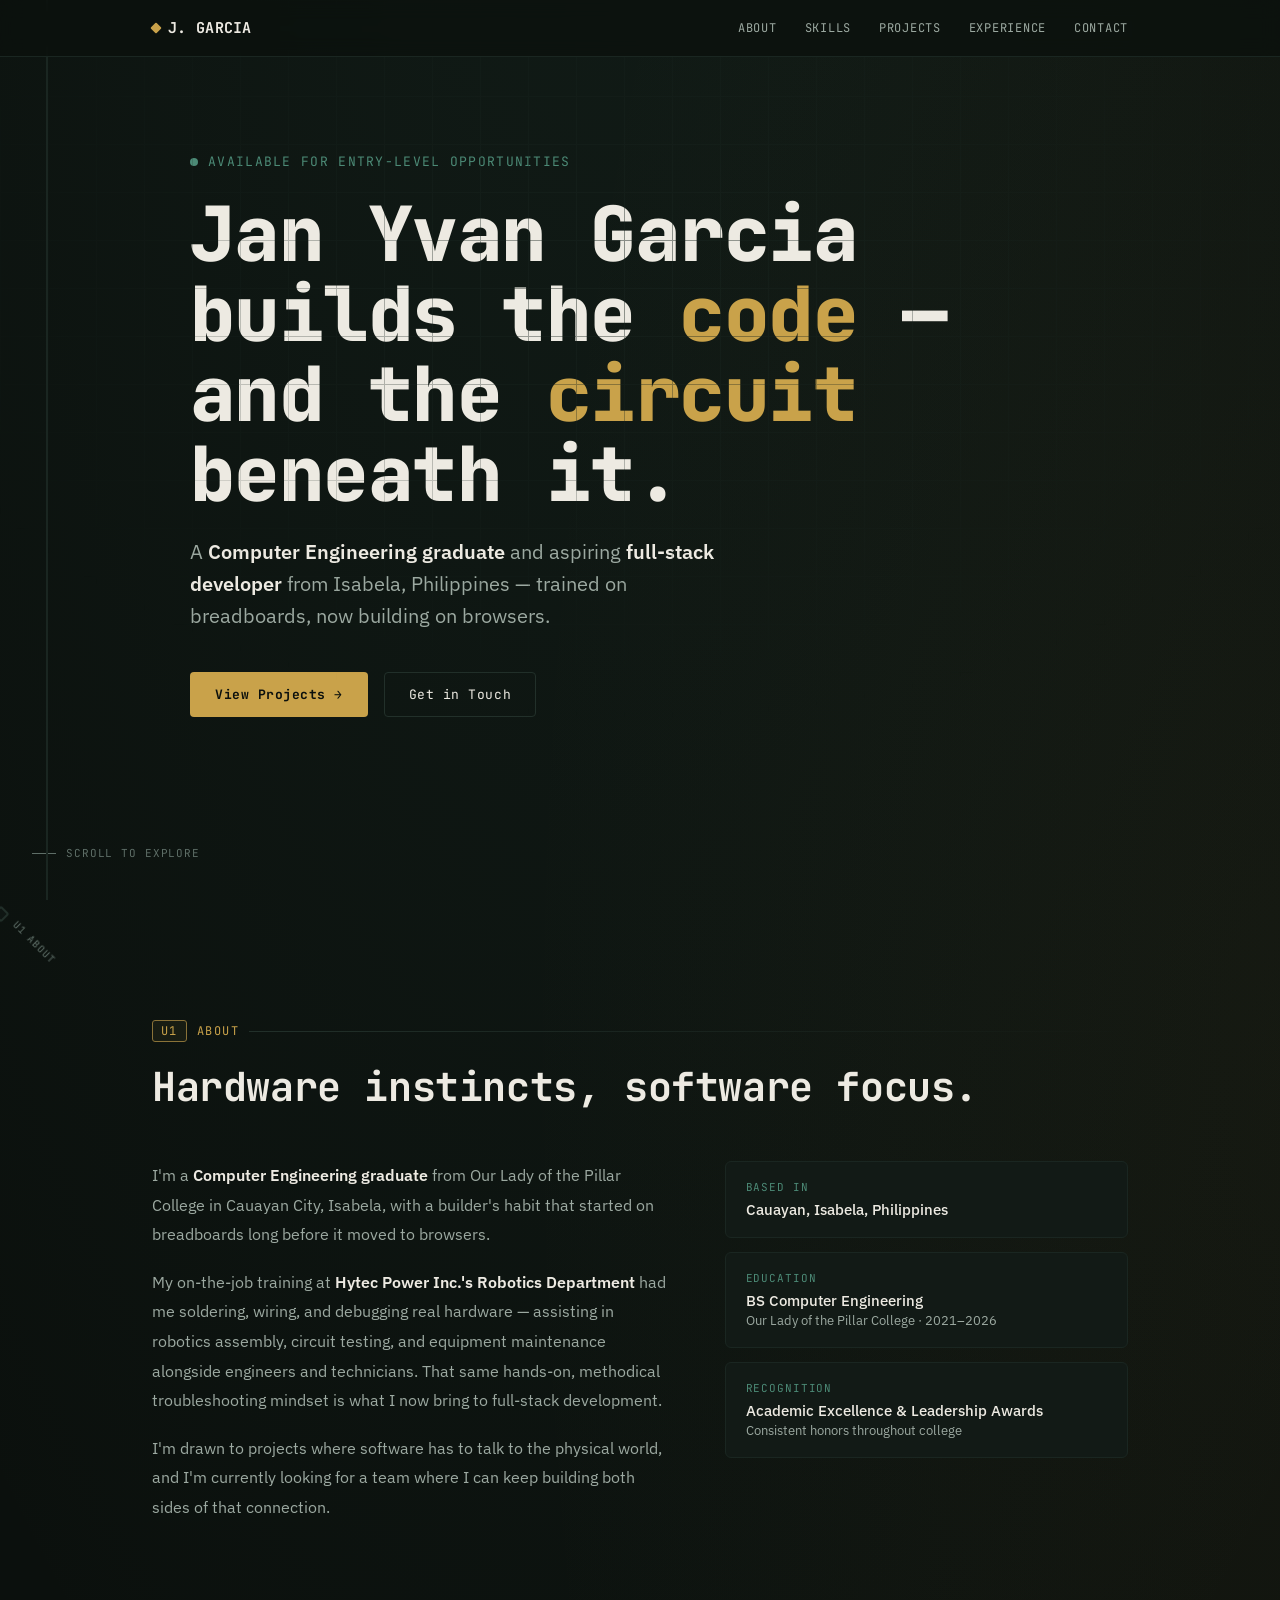
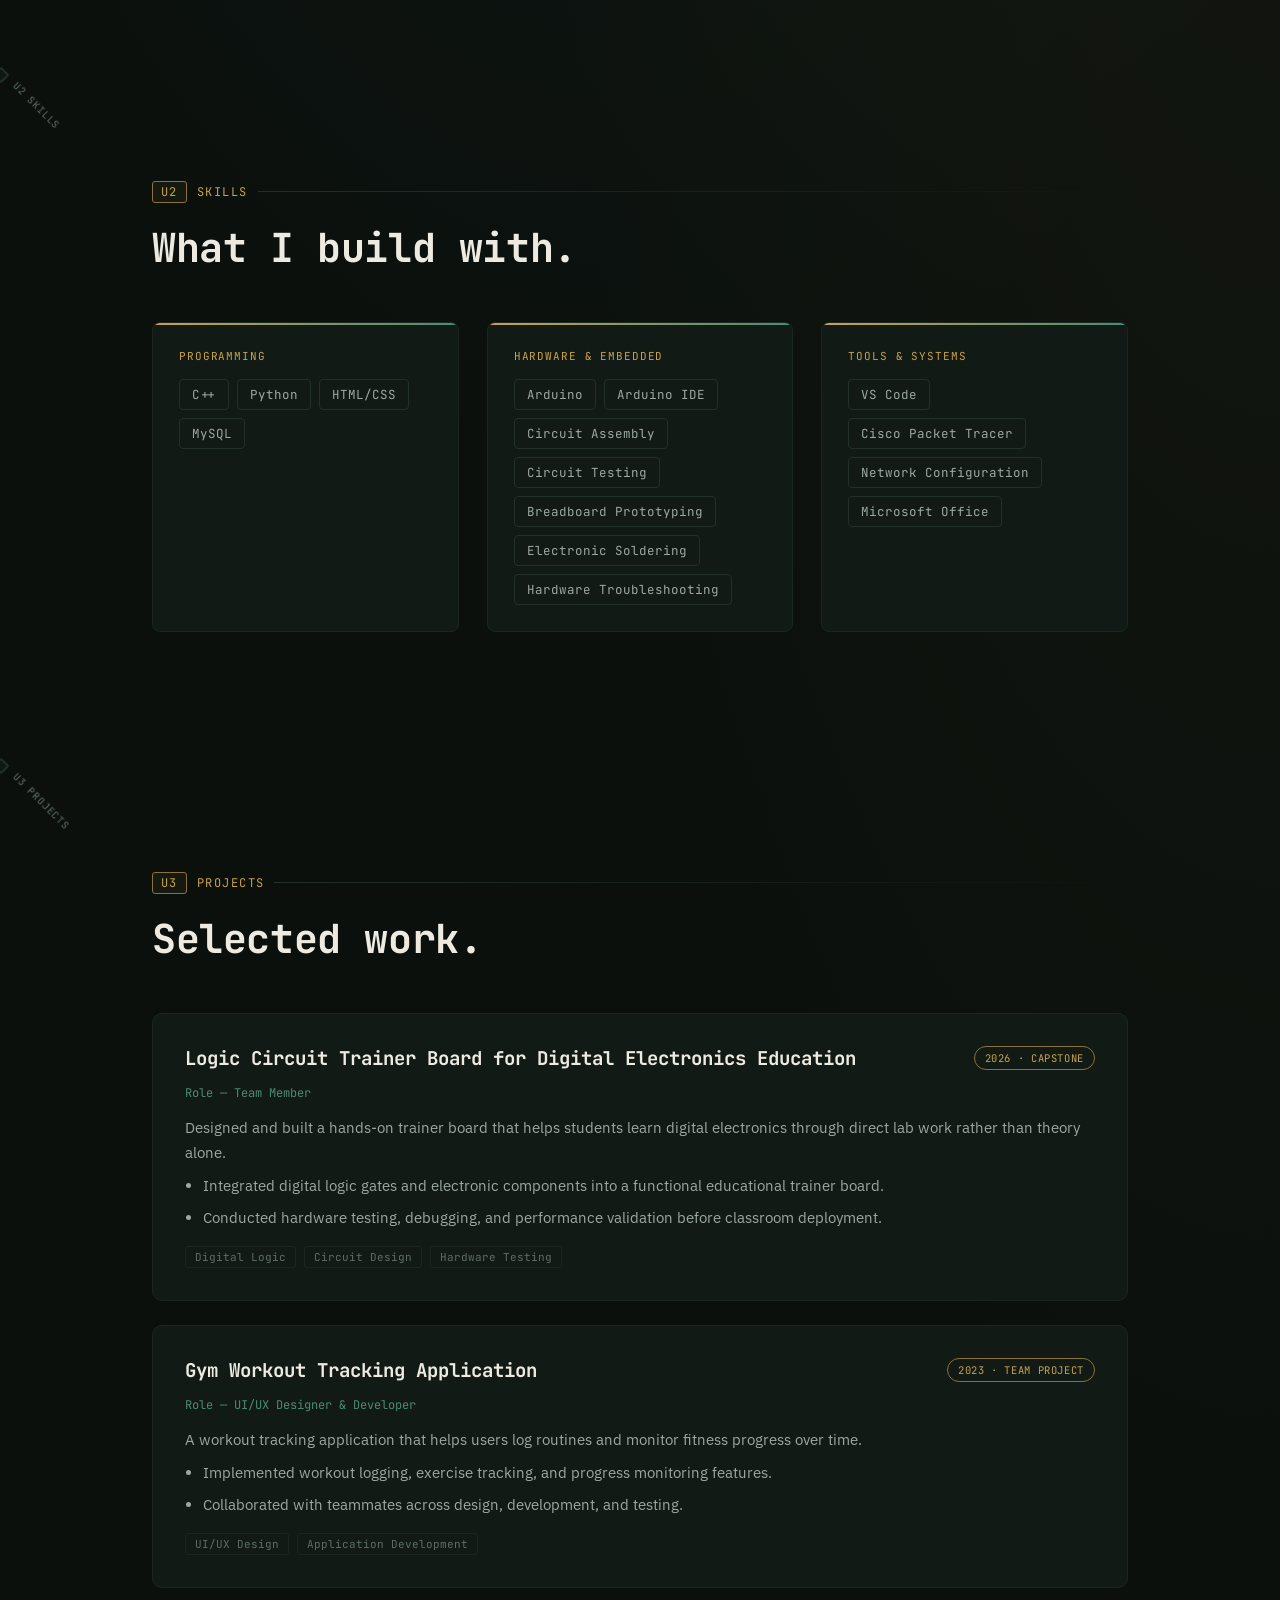
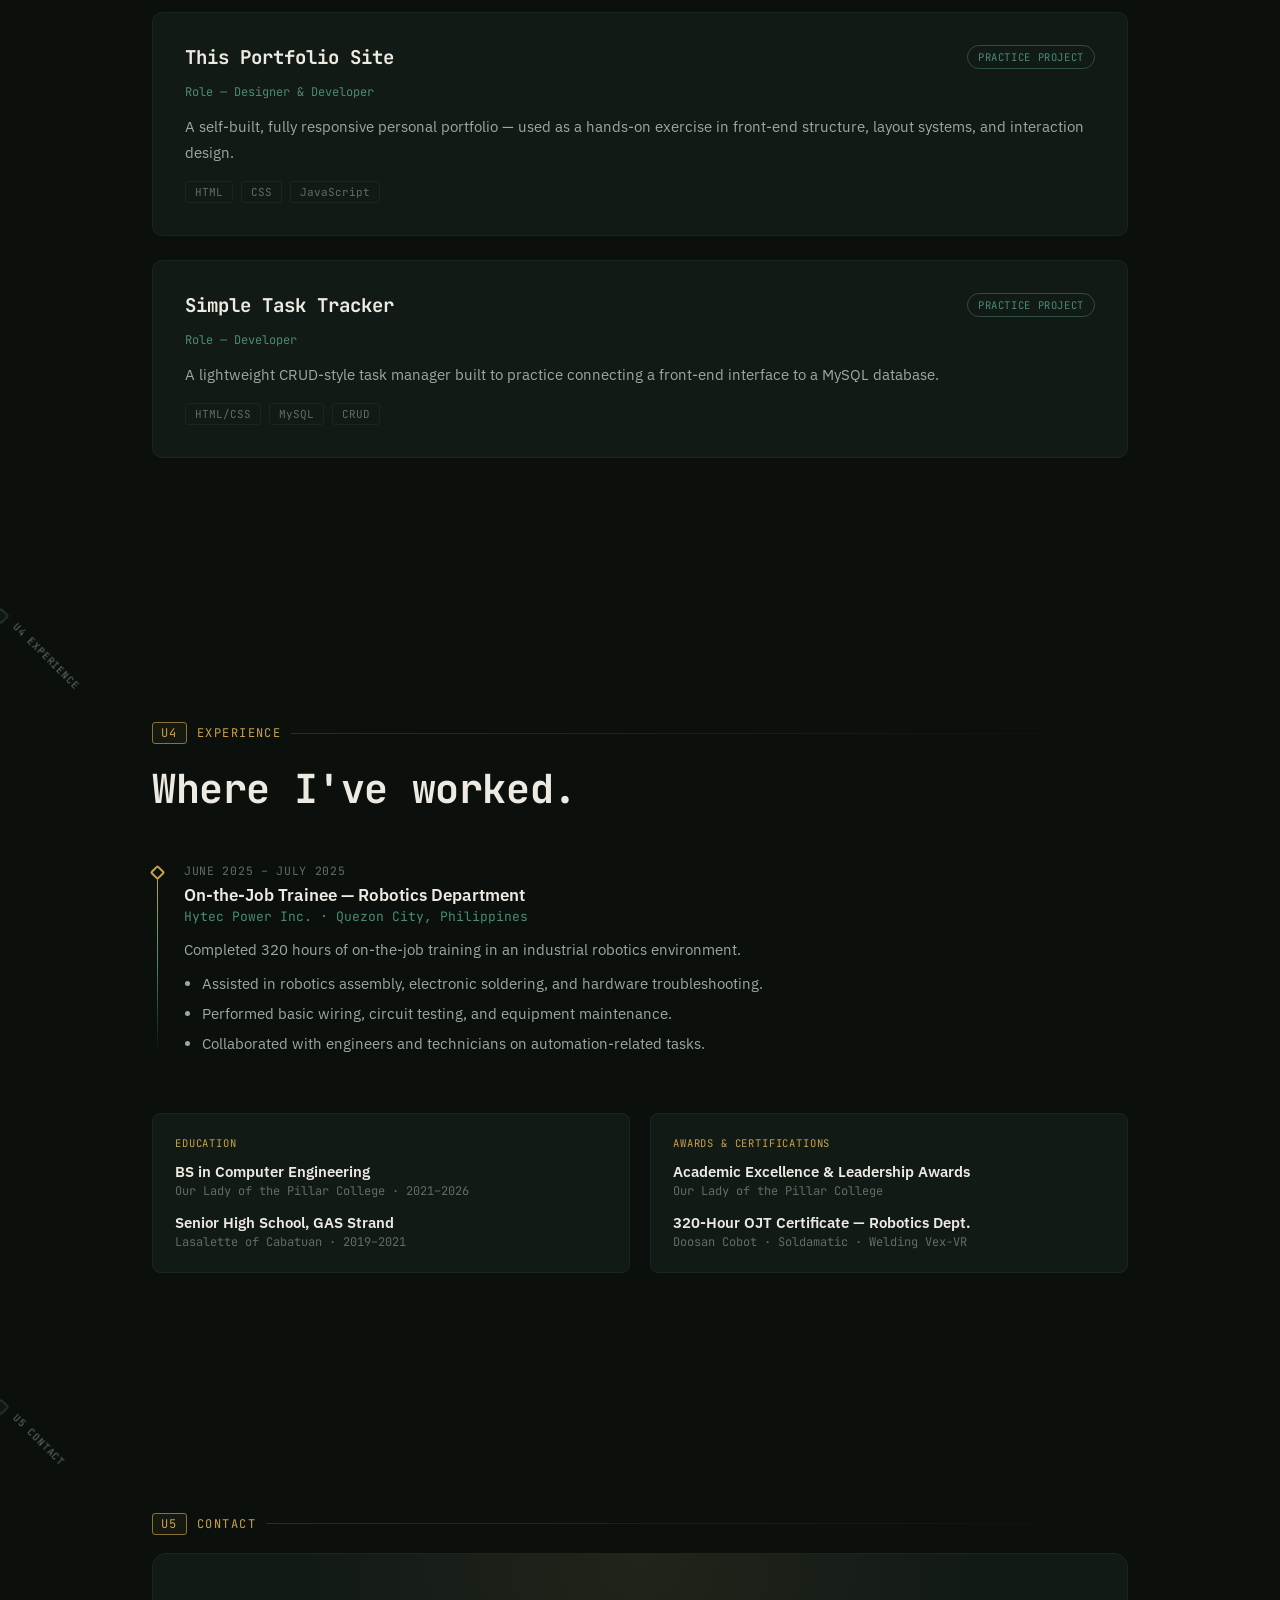
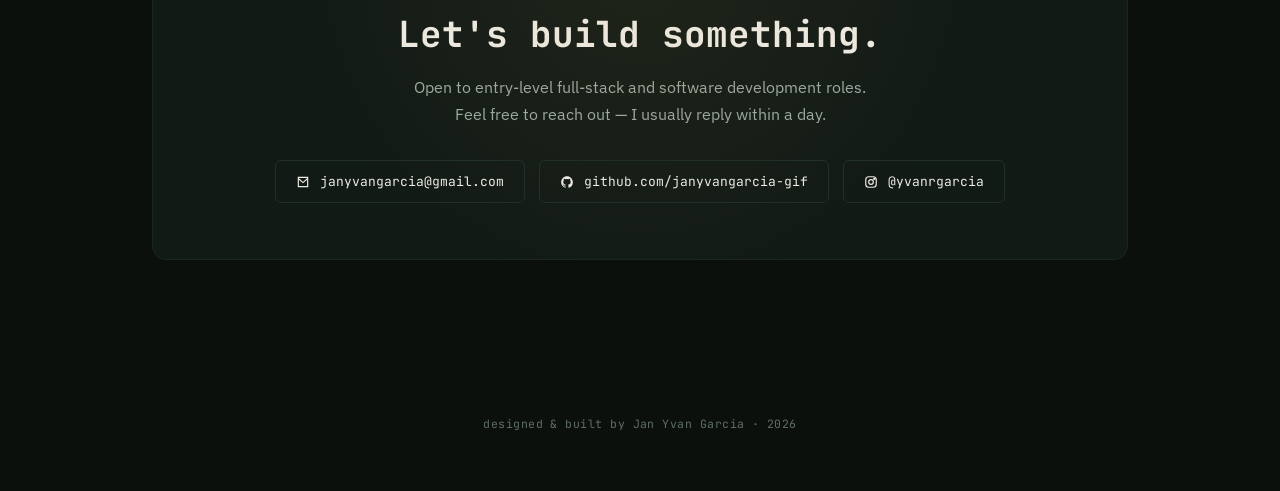
==== portfolio.html @ a0cf7c4c "Add files via upload" ====
<!DOCTYPE html>
<html lang="en">
<head>
<meta charset="UTF-8">
<meta name="viewport" content="width=device-width, initial-scale=1.0">
<title>Jan Yvan Garcia — Full-Stack Developer</title>
<link rel="preconnect" href="https://fonts.googleapis.com">
<link href="https://fonts.googleapis.com/css2?family=JetBrains+Mono:wght@400;500;600;700;800&family=IBM+Plex+Sans:wght@400;500;600;700&display=swap" rel="stylesheet">
<style>
  :root{
    --bg: #0B100D;
    --bg-2: #0F1613;
    --panel: #121A16;
    --panel-2: #17211C;
    --border: #22302A;
    --border-soft: #1A2621;
    --text: #EDEAE2;
    --text-dim: #9CA9A1;
    --text-faint: #5E6E67;
    --gold: #C9A24A;
    --gold-dim: #8A7238;
    --teal: #4C8A76;
    --teal-dim: #2E4F44;
    --mono: 'JetBrains Mono', monospace;
    --sans: 'IBM Plex Sans', sans-serif;
  }

  *{margin:0;padding:0;box-sizing:border-box;}
  html{scroll-behavior:smooth;}

  body{
    background: var(--bg);
    color: var(--text);
    font-family: var(--sans);
    overflow-x:hidden;
    background-image:
      radial-gradient(ellipse 80% 50% at 50% -10%, rgba(76,138,118,0.10), transparent),
      radial-gradient(ellipse 60% 40% at 100% 20%, rgba(201,162,74,0.05), transparent);
  }

  ::selection{ background: var(--gold); color: #0B100D; }

  a{ color: inherit; text-decoration:none; }

  /* ---------- utility ---------- */
  .wrap{ max-width: 1040px; margin:0 auto; padding: 0 32px; }
  .eyebrow{
    font-family: var(--mono);
    font-size: 12px;
    letter-spacing: 0.12em;
    text-transform: uppercase;
    color: var(--gold);
    display:flex;
    align-items:center;
    gap:10px;
    margin-bottom: 18px;
  }
  .eyebrow .tag{
    border:1px solid var(--gold-dim);
    padding: 2px 8px;
    border-radius: 3px;
    color: var(--gold);
    background: rgba(201,162,74,0.06);
  }
  .eyebrow::after{
    content:"";
    flex:1;
    height:1px;
    background: linear-gradient(90deg, var(--border), transparent);
  }
  section{ position:relative; padding: 120px 0; }
  h2.section-title{
    font-family: var(--mono);
    font-weight:700;
    font-size: clamp(28px, 4vw, 40px);
    letter-spacing:-0.01em;
    margin-bottom: 48px;
    color: var(--text);
  }

  .reveal{ opacity:0; transform: translateY(24px); transition: opacity .7s ease, transform .7s ease; }
  .reveal.in{ opacity:1; transform: translateY(0); }

  /* ---------- PCB trace rail (signature element) ---------- */
  .rail{
    position: fixed;
    left: 46px;
    top:0;
    bottom:0;
    width: 2px;
    z-index: 5;
    display:none;
  }
  .rail-line{
    position:absolute;
    left:0; top:0;
    width:2px; height:100%;
    background: var(--border-soft);
  }
  .rail-fill{
    position:absolute;
    left:0; top:0;
    width:2px; height:0%;
    background: linear-gradient(180deg, var(--gold), var(--teal));
    transition: height .15s linear;
  }
  .rail-node{
    position:absolute;
    left: -5px;
    width: 12px; height: 12px;
    border-radius: 2px;
    background: var(--bg-2);
    border: 2px solid var(--border);
    transform: rotate(45deg);
    transition: all .3s ease;
  }
  .rail-node.active{
    border-color: var(--gold);
    background: var(--gold);
    box-shadow: 0 0 12px rgba(201,162,74,0.6);
  }
  .rail-label{
    position:absolute;
    left: 20px;
    top:-6px;
    font-family: var(--mono);
    font-size: 10px;
    letter-spacing:.08em;
    color: var(--text-faint);
    white-space:nowrap;
    text-transform:uppercase;
    transition: color .3s ease;
  }
  .rail-node.active + .rail-label, .rail-label.active{ color: var(--gold); }

  @media(min-width:1180px){ .rail{ display:block; } }

  /* ---------- nav ---------- */
  header{
    position: fixed;
    top:0; left:0; right:0;
    z-index: 50;
    backdrop-filter: blur(10px);
    background: rgba(11,16,13,0.75);
    border-bottom: 1px solid var(--border-soft);
  }
  nav{
    max-width:1040px; margin:0 auto; padding: 18px 32px;
    display:flex; align-items:center; justify-content:space-between;
  }
  .logo{
    font-family: var(--mono);
    font-weight:700;
    font-size:15px;
    letter-spacing:.02em;
    display:flex; align-items:center; gap:8px;
  }
  .logo .dot{ width:8px; height:8px; background: var(--gold); border-radius:1px; transform:rotate(45deg); }
  .navlinks{ display:flex; gap: 28px; font-family: var(--mono); font-size:12px; letter-spacing:.06em; text-transform:uppercase; }
  .navlinks a{ color: var(--text-dim); transition: color .2s ease; position:relative; }
  .navlinks a:hover{ color: var(--gold); }
  .navlinks{ display:none; }
  @media(min-width:720px){ .navlinks{ display:flex; } }

  /* ---------- hero ---------- */
  .hero{
    min-height: 100vh;
    display:flex;
    flex-direction:column;
    justify-content:center;
    padding-top: 90px;
    position:relative;
  }
  .hero-grid{
    position:absolute; inset:0;
    background-image:
      linear-gradient(var(--border-soft) 1px, transparent 1px),
      linear-gradient(90deg, var(--border-soft) 1px, transparent 1px);
    background-size: 48px 48px;
    mask-image: radial-gradient(ellipse 60% 50% at 50% 30%, black, transparent);
    opacity:.5;
  }
  .hero-kicker{
    font-family: var(--mono);
    font-size:13px;
    color: var(--teal);
    letter-spacing:.1em;
    text-transform:uppercase;
    margin-bottom:24px;
    display:flex; align-items:center; gap:10px;
  }
  .hero-kicker .blink{
    width:8px;height:8px;background:var(--teal);border-radius:50%;
    animation: blink 1.6s infinite;
  }
  @keyframes blink{ 0%,100%{opacity:1;} 50%{opacity:.2;} }

  h1{
    font-family: var(--mono);
    font-weight: 800;
    font-size: clamp(40px, 7vw, 76px);
    line-height: 1.05;
    letter-spacing:-0.02em;
    max-width: 900px;
  }
  h1 .accent{ color: var(--gold); }
  .hero-role{
    font-family: var(--sans);
    font-size: clamp(16px, 2vw, 20px);
    color: var(--text-dim);
    margin-top: 22px;
    max-width: 560px;
    line-height:1.6;
  }
  .hero-role strong{ color:var(--text); font-weight:600; }

  .hero-cta{ display:flex; gap:16px; margin-top:40px; flex-wrap:wrap; }
  .btn{
    font-family: var(--mono);
    font-size: 13px;
    letter-spacing:.04em;
    padding: 13px 24px;
    border-radius: 4px;
    display:inline-flex; align-items:center; gap:8px;
    transition: all .2s ease;
    border: 1px solid transparent;
  }
  .btn-primary{ background: var(--gold); color:#0B100D; font-weight:700; }
  .btn-primary:hover{ background:#DDB65A; transform: translateY(-2px); }
  .btn-ghost{ border-color: var(--border); color: var(--text); }
  .btn-ghost:hover{ border-color: var(--teal); color: var(--teal); transform: translateY(-2px); }

  .hero-scroll{
    position:absolute; bottom: 40px; left:0;
    font-family:var(--mono); font-size:11px; color:var(--text-faint);
    display:flex; align-items:center; gap:10px; letter-spacing:.08em; text-transform:uppercase;
  }
  .hero-scroll::before{ content:""; width:24px; height:1px; background: var(--text-faint); }

  /* ---------- about ---------- */
  .about-grid{ display:grid; grid-template-columns: 1fr; gap: 48px; }
  @media(min-width:800px){ .about-grid{ grid-template-columns: 1.3fr 1fr; } }
  .about-text p{ font-size:16px; line-height:1.85; color: var(--text-dim); margin-bottom:18px; }
  .about-text p strong{ color:var(--text); font-weight:600; }

  .stat-card{
    background: var(--panel);
    border: 1px solid var(--border-soft);
    border-radius: 6px;
    padding: 18px 20px;
    margin-bottom:14px;
  }
  .stat-card .k{ font-family:var(--mono); font-size:11px; color: var(--teal); text-transform:uppercase; letter-spacing:.08em; margin-bottom:6px; }
  .stat-card .v{ font-size:15px; color:var(--text); font-weight:500; }
  .stat-card .v span{ color: var(--text-dim); font-weight:400; font-size:13px; display:block; margin-top:2px; }

  /* ---------- skills ---------- */
  .skill-cats{ display:grid; grid-template-columns: 1fr; gap: 28px; }
  @media(min-width:760px){ .skill-cats{ grid-template-columns: repeat(3, 1fr); } }
  .skill-cat{
    background: var(--panel);
    border:1px solid var(--border-soft);
    border-radius: 8px;
    padding: 26px;
    position:relative;
    overflow:hidden;
  }
  .skill-cat::before{
    content:"";
    position:absolute; top:0; left:0; right:0; height:2px;
    background: linear-gradient(90deg, var(--gold), var(--teal));
  }
  .skill-cat .cat-label{
    font-family: var(--mono); font-size:11px; color: var(--gold);
    text-transform:uppercase; letter-spacing:.08em; margin-bottom:16px;
  }
  .skill-list{ display:flex; flex-wrap:wrap; gap:8px; }
  .skill-pill{
    font-family: var(--mono); font-size:12.5px;
    padding: 6px 12px;
    border:1px solid var(--border);
    border-radius: 4px;
    color: var(--text-dim);
    transition: all .2s ease;
  }
  .skill-pill:hover{ border-color: var(--teal); color: var(--text); background: rgba(76,138,118,0.08); }

  /* ---------- projects ---------- */
  .project-card{
    background: var(--panel);
    border:1px solid var(--border-soft);
    border-radius: 10px;
    padding: 32px;
    margin-bottom: 24px;
    transition: border-color .25s ease, transform .25s ease;
  }
  .project-card:hover{ border-color: var(--gold-dim); transform: translateY(-3px); }
  .project-top{ display:flex; justify-content:space-between; align-items:flex-start; gap:16px; flex-wrap:wrap; margin-bottom:14px; }
  .project-title{ font-family: var(--mono); font-size:19px; font-weight:700; color: var(--text); }
  .project-meta{ display:flex; gap:10px; align-items:center; }
  .badge{
    font-family: var(--mono); font-size:10.5px; text-transform:uppercase; letter-spacing:.06em;
    padding: 4px 10px; border-radius:20px; border:1px solid var(--border);
    color: var(--text-faint);
  }
  .badge.capstone{ color: var(--gold); border-color: var(--gold-dim); }
  .badge.practice{ color: var(--teal); border-color: var(--teal-dim); }
  .project-role{ font-family: var(--mono); font-size:12px; color: var(--teal); margin-bottom:14px; }
  .project-desc{ color: var(--text-dim); line-height:1.75; font-size:14.5px; margin-bottom: 16px; }
  .project-desc ul{ padding-left: 18px; margin-top:8px; }
  .project-desc li{ margin-bottom:6px; }
  .project-tech{ display:flex; flex-wrap:wrap; gap:8px; }
  .tech-tag{ font-family:var(--mono); font-size:11px; color:var(--text-faint); border:1px solid var(--border-soft); padding:3px 9px; border-radius:3px; }

  /* ---------- experience / timeline ---------- */
  .timeline{ position:relative; padding-left: 32px; }
  .timeline::before{
    content:""; position:absolute; left:5px; top:6px; bottom:6px; width:1px;
    background: linear-gradient(180deg, var(--gold), var(--teal), transparent);
  }
  .tl-item{ position:relative; margin-bottom: 44px; }
  .tl-item:last-child{ margin-bottom:0; }
  .tl-dot{
    position:absolute; left:-32px; top: 4px;
    width:11px; height:11px; border-radius:2px; transform:rotate(45deg);
    background: var(--bg); border: 2px solid var(--gold);
  }
  .tl-period{ font-family: var(--mono); font-size:11.5px; color: var(--text-faint); text-transform:uppercase; letter-spacing:.06em; margin-bottom:6px; }
  .tl-role{ font-size:17px; font-weight:600; color: var(--text); margin-bottom:2px; }
  .tl-org{ font-family: var(--mono); font-size:13px; color: var(--teal); margin-bottom:12px; }
  .tl-desc{ color: var(--text-dim); font-size:14.5px; line-height:1.75; }
  .tl-desc ul{ padding-left:18px; margin-top:8px; }
  .tl-desc li{ margin-bottom:5px; }

  /* ---------- education & awards ---------- */
  .edu-grid{ display:grid; grid-template-columns:1fr; gap:20px; margin-top:56px; }
  @media(min-width:760px){ .edu-grid{ grid-template-columns: 1fr 1fr; } }
  .mini-card{ background:var(--panel); border:1px solid var(--border-soft); border-radius:8px; padding:22px; }
  .mini-card .mc-label{ font-family:var(--mono); font-size:10.5px; color:var(--gold); text-transform:uppercase; letter-spacing:.08em; margin-bottom:12px; }
  .mini-card .mc-item{ margin-bottom:14px; }
  .mini-card .mc-item:last-child{ margin-bottom:0; }
  .mini-card .mc-title{ font-size:14.5px; font-weight:600; color:var(--text); }
  .mini-card .mc-sub{ font-family:var(--mono); font-size:12px; color:var(--text-faint); margin-top:2px; }

  /* ---------- contact ---------- */
  .contact-panel{
    background: var(--panel);
    border: 1px solid var(--border-soft);
    border-radius: 14px;
    padding: 56px 40px;
    text-align:center;
    position:relative;
    overflow:hidden;
  }
  .contact-panel::before{
    content:"";
    position:absolute; inset:0;
    background: radial-gradient(circle at 50% 0%, rgba(201,162,74,0.08), transparent 60%);
  }
  .contact-panel h2{
    font-family: var(--mono); font-weight:700;
    font-size: clamp(26px,4vw,36px);
    margin-bottom:16px;
  }
  .contact-panel p{ color: var(--text-dim); max-width:480px; margin:0 auto 32px; line-height:1.7; }
  .contact-links{ display:flex; flex-wrap:wrap; gap:14px; justify-content:center; position:relative; z-index:1; }
  .clink{
    font-family: var(--mono); font-size:13px;
    border: 1px solid var(--border);
    padding: 12px 20px; border-radius:6px;
    display:flex; align-items:center; gap:10px;
    transition: all .2s ease;
    color: var(--text);
  }
  .clink:hover{ border-color: var(--gold); color: var(--gold); transform: translateY(-2px); }
  .clink .ico{ width:14px; height:14px; }

  footer{
    padding: 36px 0 60px;
    text-align:center;
    font-family: var(--mono);
    font-size: 11.5px;
    color: var(--text-faint);
    letter-spacing:.04em;
  }

  @media(max-width:600px){
    section{ padding: 80px 0; }
    .wrap{ padding: 0 22px; }
    .project-card, .contact-panel{ padding: 24px; }
  }
</style>
</head>
<body>

<div class="rail" id="rail">
  <div class="rail-line"></div>
  <div class="rail-fill" id="railFill"></div>
</div>

<header>
  <nav>
    <div class="logo"><span class="dot"></span>J. GARCIA</div>
    <div class="navlinks">
      <a href="#about">About</a>
      <a href="#skills">Skills</a>
      <a href="#projects">Projects</a>
      <a href="#experience">Experience</a>
      <a href="#contact">Contact</a>
    </div>
  </nav>
</header>

<section class="hero">
  <div class="hero-grid"></div>
  <div class="wrap">
    <div class="hero-kicker"><span class="blink"></span>Available for entry-level opportunities</div>
    <h1>Jan Yvan Garcia<br>builds the <span class="accent">code</span> — and the <span class="accent">circuit</span> beneath it.</h1>
    <p class="hero-role">A <strong>Computer Engineering graduate</strong> and aspiring <strong>full-stack developer</strong> from Isabela, Philippines — trained on breadboards, now building on browsers.</p>
    <div class="hero-cta">
      <a href="#projects" class="btn btn-primary">View Projects →</a>
      <a href="mailto:janyvangarcia@gmail.com" class="btn btn-ghost">Get in Touch</a>
    </div>
  </div>
  <div class="wrap hero-scroll">Scroll to explore</div>
</section>

<section id="about">
  <div class="wrap">
    <div class="eyebrow"><span class="tag">U1</span>About</div>
    <h2 class="section-title reveal">Hardware instincts, software focus.</h2>
    <div class="about-grid">
      <div class="about-text reveal">
        <p>I'm a <strong>Computer Engineering graduate</strong> from Our Lady of the Pillar College in Cauayan City, Isabela, with a builder's habit that started on breadboards long before it moved to browsers.</p>
        <p>My on-the-job training at <strong>Hytec Power Inc.'s Robotics Department</strong> had me soldering, wiring, and debugging real hardware — assisting in robotics assembly, circuit testing, and equipment maintenance alongside engineers and technicians. That same hands-on, methodical troubleshooting mindset is what I now bring to full-stack development.</p>
        <p>I'm drawn to projects where software has to talk to the physical world, and I'm currently looking for a team where I can keep building both sides of that connection.</p>
      </div>
      <div class="reveal">
        <div class="stat-card">
          <div class="k">Based in</div>
          <div class="v">Cauayan, Isabela, Philippines</div>
        </div>
        <div class="stat-card">
          <div class="k">Education</div>
          <div class="v">BS Computer Engineering <span>Our Lady of the Pillar College · 2021–2026</span></div>
        </div>
        <div class="stat-card">
          <div class="k">Recognition</div>
          <div class="v">Academic Excellence & Leadership Awards <span>Consistent honors throughout college</span></div>
        </div>
      </div>
    </div>
  </div>
</section>

<section id="skills">
  <div class="wrap">
    <div class="eyebrow"><span class="tag">U2</span>Skills</div>
    <h2 class="section-title reveal">What I build with.</h2>
    <div class="skill-cats reveal">
      <div class="skill-cat">
        <div class="cat-label">Programming</div>
        <div class="skill-list">
          <span class="skill-pill">C++</span>
          <span class="skill-pill">Python</span>
          <span class="skill-pill">HTML/CSS</span>
          <span class="skill-pill">MySQL</span>
        </div>
      </div>
      <div class="skill-cat">
        <div class="cat-label">Hardware & Embedded</div>
        <div class="skill-list">
          <span class="skill-pill">Arduino</span>
          <span class="skill-pill">Arduino IDE</span>
          <span class="skill-pill">Circuit Assembly</span>
          <span class="skill-pill">Circuit Testing</span>
          <span class="skill-pill">Breadboard Prototyping</span>
          <span class="skill-pill">Electronic Soldering</span>
          <span class="skill-pill">Hardware Troubleshooting</span>
        </div>
      </div>
      <div class="skill-cat">
        <div class="cat-label">Tools & Systems</div>
        <div class="skill-list">
          <span class="skill-pill">VS Code</span>
          <span class="skill-pill">Cisco Packet Tracer</span>
          <span class="skill-pill">Network Configuration</span>
          <span class="skill-pill">Microsoft Office</span>
        </div>
      </div>
    </div>
  </div>
</section>

<section id="projects">
  <div class="wrap">
    <div class="eyebrow"><span class="tag">U3</span>Projects</div>
    <h2 class="section-title reveal">Selected work.</h2>

    <div class="project-card reveal">
      <div class="project-top">
        <div class="project-title">Logic Circuit Trainer Board for Digital Electronics Education</div>
        <div class="project-meta"><span class="badge capstone">2026 · Capstone</span></div>
      </div>
      <div class="project-role">Role — Team Member</div>
      <div class="project-desc">
        Designed and built a hands-on trainer board that helps students learn digital electronics through direct lab work rather than theory alone.
        <ul>
          <li>Integrated digital logic gates and electronic components into a functional educational trainer board.</li>
          <li>Conducted hardware testing, debugging, and performance validation before classroom deployment.</li>
        </ul>
      </div>
      <div class="project-tech">
        <span class="tech-tag">Digital Logic</span>
        <span class="tech-tag">Circuit Design</span>
        <span class="tech-tag">Hardware Testing</span>
      </div>
    </div>

    <div class="project-card reveal">
      <div class="project-top">
        <div class="project-title">Gym Workout Tracking Application</div>
        <div class="project-meta"><span class="badge capstone">2023 · Team Project</span></div>
      </div>
      <div class="project-role">Role — UI/UX Designer & Developer</div>
      <div class="project-desc">
        A workout tracking application that helps users log routines and monitor fitness progress over time.
        <ul>
          <li>Implemented workout logging, exercise tracking, and progress monitoring features.</li>
          <li>Collaborated with teammates across design, development, and testing.</li>
        </ul>
      </div>
      <div class="project-tech">
        <span class="tech-tag">UI/UX Design</span>
        <span class="tech-tag">Application Development</span>
      </div>
    </div>

    <div class="project-card reveal">
      <div class="project-top">
        <div class="project-title">This Portfolio Site</div>
        <div class="project-meta"><span class="badge practice">Practice Project</span></div>
      </div>
      <div class="project-role">Role — Designer & Developer</div>
      <div class="project-desc">
        A self-built, fully responsive personal portfolio — used as a hands-on exercise in front-end structure, layout systems, and interaction design.
      </div>
      <div class="project-tech">
        <span class="tech-tag">HTML</span>
        <span class="tech-tag">CSS</span>
        <span class="tech-tag">JavaScript</span>
      </div>
    </div>

    <div class="project-card reveal">
      <div class="project-top">
        <div class="project-title">Simple Task Tracker</div>
        <div class="project-meta"><span class="badge practice">Practice Project</span></div>
      </div>
      <div class="project-role">Role — Developer</div>
      <div class="project-desc">
        A lightweight CRUD-style task manager built to practice connecting a front-end interface to a MySQL database.
      </div>
      <div class="project-tech">
        <span class="tech-tag">HTML/CSS</span>
        <span class="tech-tag">MySQL</span>
        <span class="tech-tag">CRUD</span>
      </div>
    </div>
  </div>
</section>

<section id="experience">
  <div class="wrap">
    <div class="eyebrow"><span class="tag">U4</span>Experience</div>
    <h2 class="section-title reveal">Where I've worked.</h2>
    <div class="timeline reveal">
      <div class="tl-item">
        <div class="tl-dot"></div>
        <div class="tl-period">June 2025 – July 2025</div>
        <div class="tl-role">On-the-Job Trainee — Robotics Department</div>
        <div class="tl-org">Hytec Power Inc. · Quezon City, Philippines</div>
        <div class="tl-desc">
          Completed 320 hours of on-the-job training in an industrial robotics environment.
          <ul>
            <li>Assisted in robotics assembly, electronic soldering, and hardware troubleshooting.</li>
            <li>Performed basic wiring, circuit testing, and equipment maintenance.</li>
            <li>Collaborated with engineers and technicians on automation-related tasks.</li>
          </ul>
        </div>
      </div>
    </div>

    <div class="edu-grid">
      <div class="mini-card reveal">
        <div class="mc-label">Education</div>
        <div class="mc-item">
          <div class="mc-title">BS in Computer Engineering</div>
          <div class="mc-sub">Our Lady of the Pillar College · 2021–2026</div>
        </div>
        <div class="mc-item">
          <div class="mc-title">Senior High School, GAS Strand</div>
          <div class="mc-sub">Lasalette of Cabatuan · 2019–2021</div>
        </div>
      </div>
      <div class="mini-card reveal">
        <div class="mc-label">Awards & Certifications</div>
        <div class="mc-item">
          <div class="mc-title">Academic Excellence & Leadership Awards</div>
          <div class="mc-sub">Our Lady of the Pillar College</div>
        </div>
        <div class="mc-item">
          <div class="mc-title">320-Hour OJT Certificate — Robotics Dept.</div>
          <div class="mc-sub">Doosan Cobot · Soldamatic · Welding Vex-VR</div>
        </div>
      </div>
    </div>
  </div>
</section>

<section id="contact">
  <div class="wrap">
    <div class="eyebrow"><span class="tag">U5</span>Contact</div>
    <div class="contact-panel reveal">
      <h2>Let's build something.</h2>
      <p>Open to entry-level full-stack and software development roles. Feel free to reach out — I usually reply within a day.</p>
      <div class="contact-links">
        <a class="clink" href="mailto:janyvangarcia@gmail.com">
          <svg class="ico" viewBox="0 0 24 24" fill="none" stroke="currentColor" stroke-width="2"><path d="M4 4h16v16H4z"/><path d="m4 6 8 7 8-7"/></svg>
          janyvangarcia@gmail.com
        </a>
        <a class="clink" href="https://github.com/janyvangarcia-gif" target="_blank" rel="noopener">
          <svg class="ico" viewBox="0 0 24 24" fill="currentColor"><path d="M12 2C6.48 2 2 6.58 2 12.25c0 4.53 2.87 8.37 6.84 9.73.5.1.68-.22.68-.49 0-.24-.01-.87-.01-1.71-2.78.62-3.37-1.37-3.37-1.37-.45-1.18-1.11-1.5-1.11-1.5-.91-.64.07-.62.07-.62 1 .07 1.53 1.06 1.53 1.06.89 1.56 2.34 1.11 2.91.85.09-.66.35-1.11.63-1.37-2.22-.26-4.56-1.14-4.56-5.06 0-1.12.39-2.03 1.03-2.75-.1-.26-.45-1.31.1-2.73 0 0 .84-.28 2.75 1.05a9.29 9.29 0 0 1 5 0c1.91-1.33 2.75-1.05 2.75-1.05.55 1.42.2 2.47.1 2.73.64.72 1.03 1.63 1.03 2.75 0 3.93-2.35 4.8-4.58 5.05.36.32.68.94.68 1.9 0 1.37-.01 2.47-.01 2.81 0 .27.18.6.69.49A10.26 10.26 0 0 0 22 12.25C22 6.58 17.52 2 12 2Z"/></svg>
          github.com/janyvangarcia-gif
        </a>
        <a class="clink" href="https://www.instagram.com/yvanrgarcia/" target="_blank" rel="noopener">
          <svg class="ico" viewBox="0 0 24 24" fill="none" stroke="currentColor" stroke-width="2"><rect x="3" y="3" width="18" height="18" rx="5"/><circle cx="12" cy="12" r="4"/><circle cx="17.5" cy="6.5" r="1"/></svg>
          @yvanrgarcia
        </a>
      </div>
    </div>
  </div>
</section>

<footer>
  <div class="wrap">designed & built by Jan Yvan Garcia · 2026</div>
</footer>

<script>
  // scroll reveal
  const revealEls = document.querySelectorAll('.reveal');
  const io = new IntersectionObserver((entries)=>{
    entries.forEach(e=>{ if(e.isIntersecting){ e.target.classList.add('in'); io.unobserve(e.target); } });
  }, { threshold: 0.15 });
  revealEls.forEach(el=>io.observe(el));

  // PCB rail: build nodes dynamically based on sections
  const sections = [
    {id:'about', label:'U1 About'},
    {id:'skills', label:'U2 Skills'},
    {id:'projects', label:'U3 Projects'},
    {id:'experience', label:'U4 Experience'},
    {id:'contact', label:'U5 Contact'}
  ];
  const rail = document.getElementById('rail');
  const railFill = document.getElementById('railFill');
  const nodeEls = [];

  function placeNodes(){
    nodeEls.forEach(n => n.el.remove());
    nodeEls.length = 0;
    const railHeight = document.documentElement.scrollHeight;
    sections.forEach(s=>{
      const target = document.getElementById(s.id);
      if(!target) return;
      const top = target.offsetTop;
      const pct = (top / (railHeight - window.innerHeight)) * 100;
      const node = document.createElement('div');
      node.className='rail-node';
      node.style.top = 'calc(' + Math.min(pct,96) + 'vh - 0px)';
      node.style.position='fixed';
      node.style.top = null;
      rail.appendChild(node);
      const label = document.createElement('div');
      label.className='rail-label';
      label.textContent = s.label;
      node.appendChild(label);
      nodeEls.push({id:s.id, el:node, top});
    });
  }

  function layoutRail(){
    // reposition nodes relative to viewport using fixed positioning based on document scroll progress
    nodeEls.forEach(n=>{
      const target = document.getElementById(n.id);
      const rect = target.getBoundingClientRect();
      const y = rect.top + 8;
      n.el.style.top = y + 'px';
    });
  }

  function updateRail(){
    const scrollTop = window.scrollY;
    const docHeight = document.documentElement.scrollHeight - window.innerHeight;
    const pct = Math.min(100, (scrollTop / docHeight) * 100);
    railFill.style.height = pct + '%';

    let activeId = null;
    nodeEls.forEach(n=>{
      const target = document.getElementById(n.id);
      const rect = target.getBoundingClientRect();
      if(rect.top < window.innerHeight * 0.5){ activeId = n.id; }
    });
    nodeEls.forEach(n=>{
      n.el.classList.toggle('active', n.id === activeId);
    });
    layoutRail();
  }

  window.addEventListener('load', ()=>{ placeNodes(); updateRail(); });
  window.addEventListener('scroll', updateRail);
  window.addEventListener('resize', ()=>{ placeNodes(); updateRail(); });
</script>

</body>
</html>
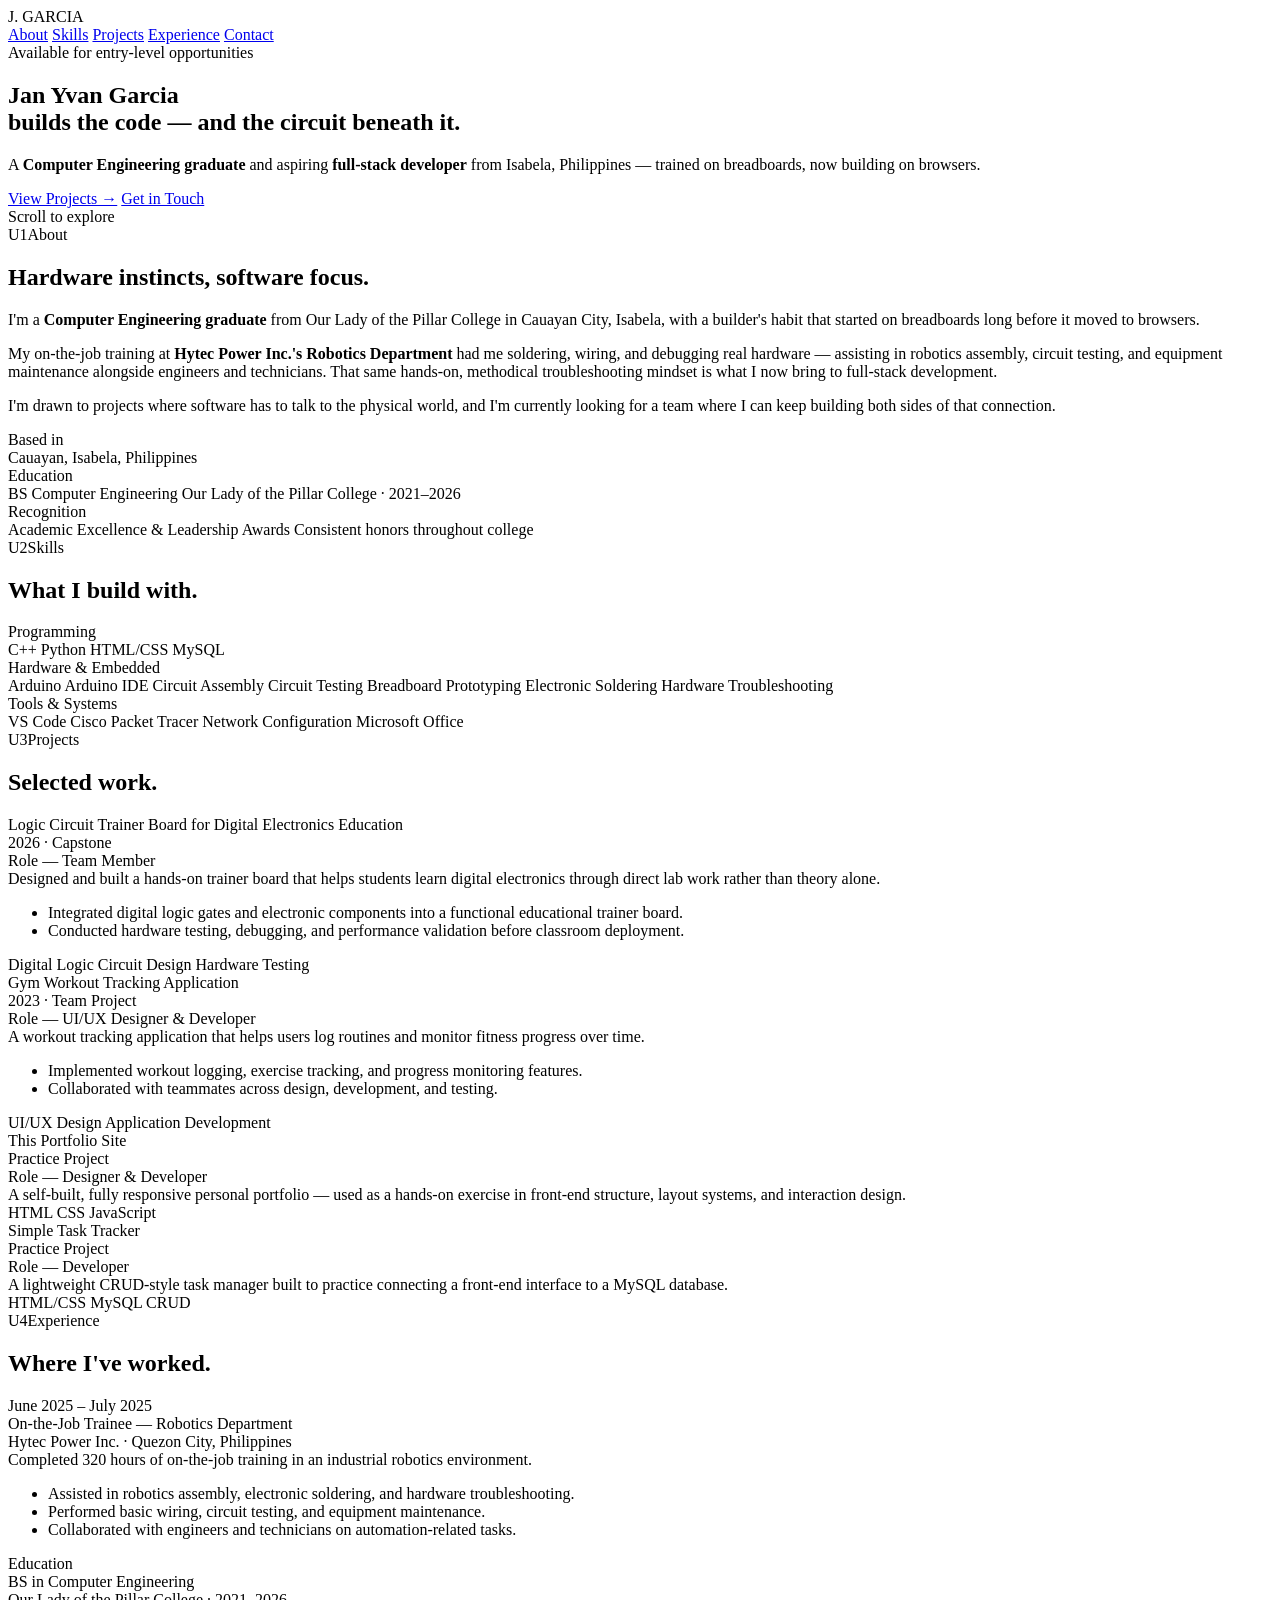
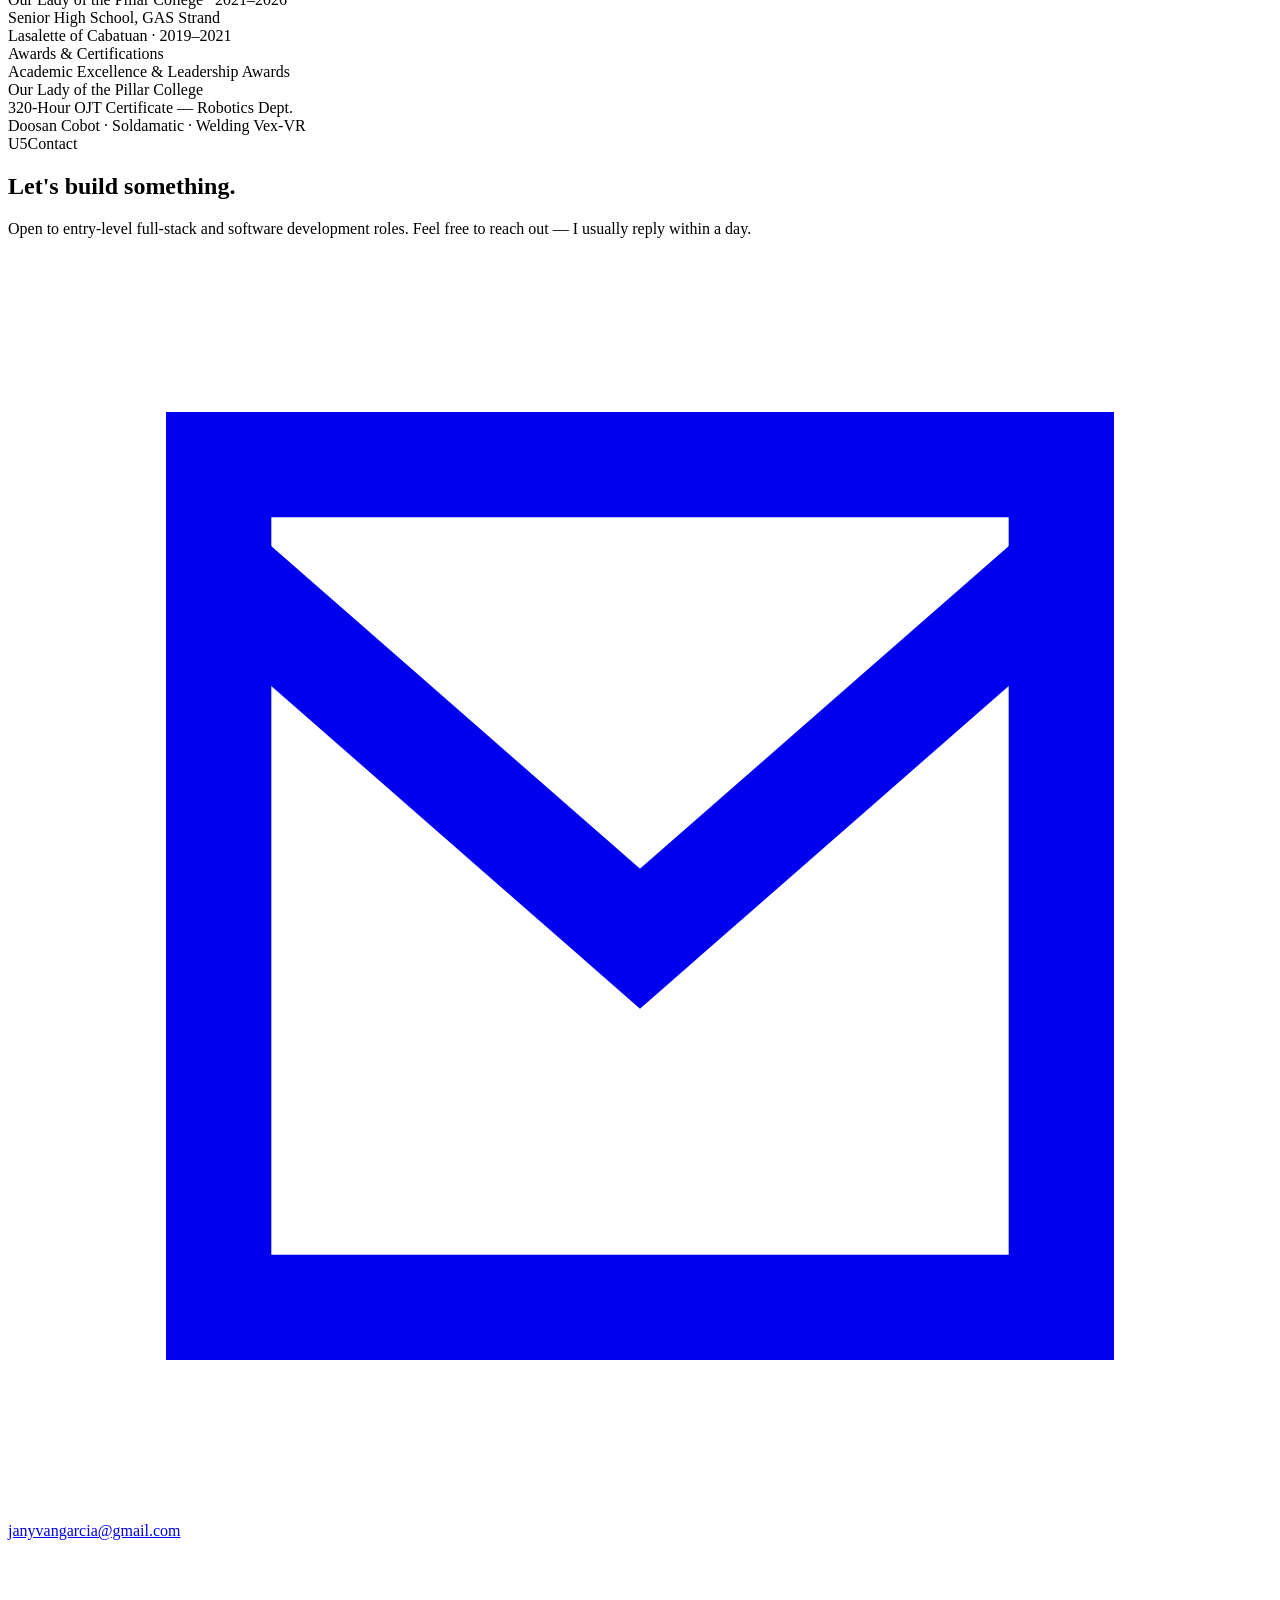
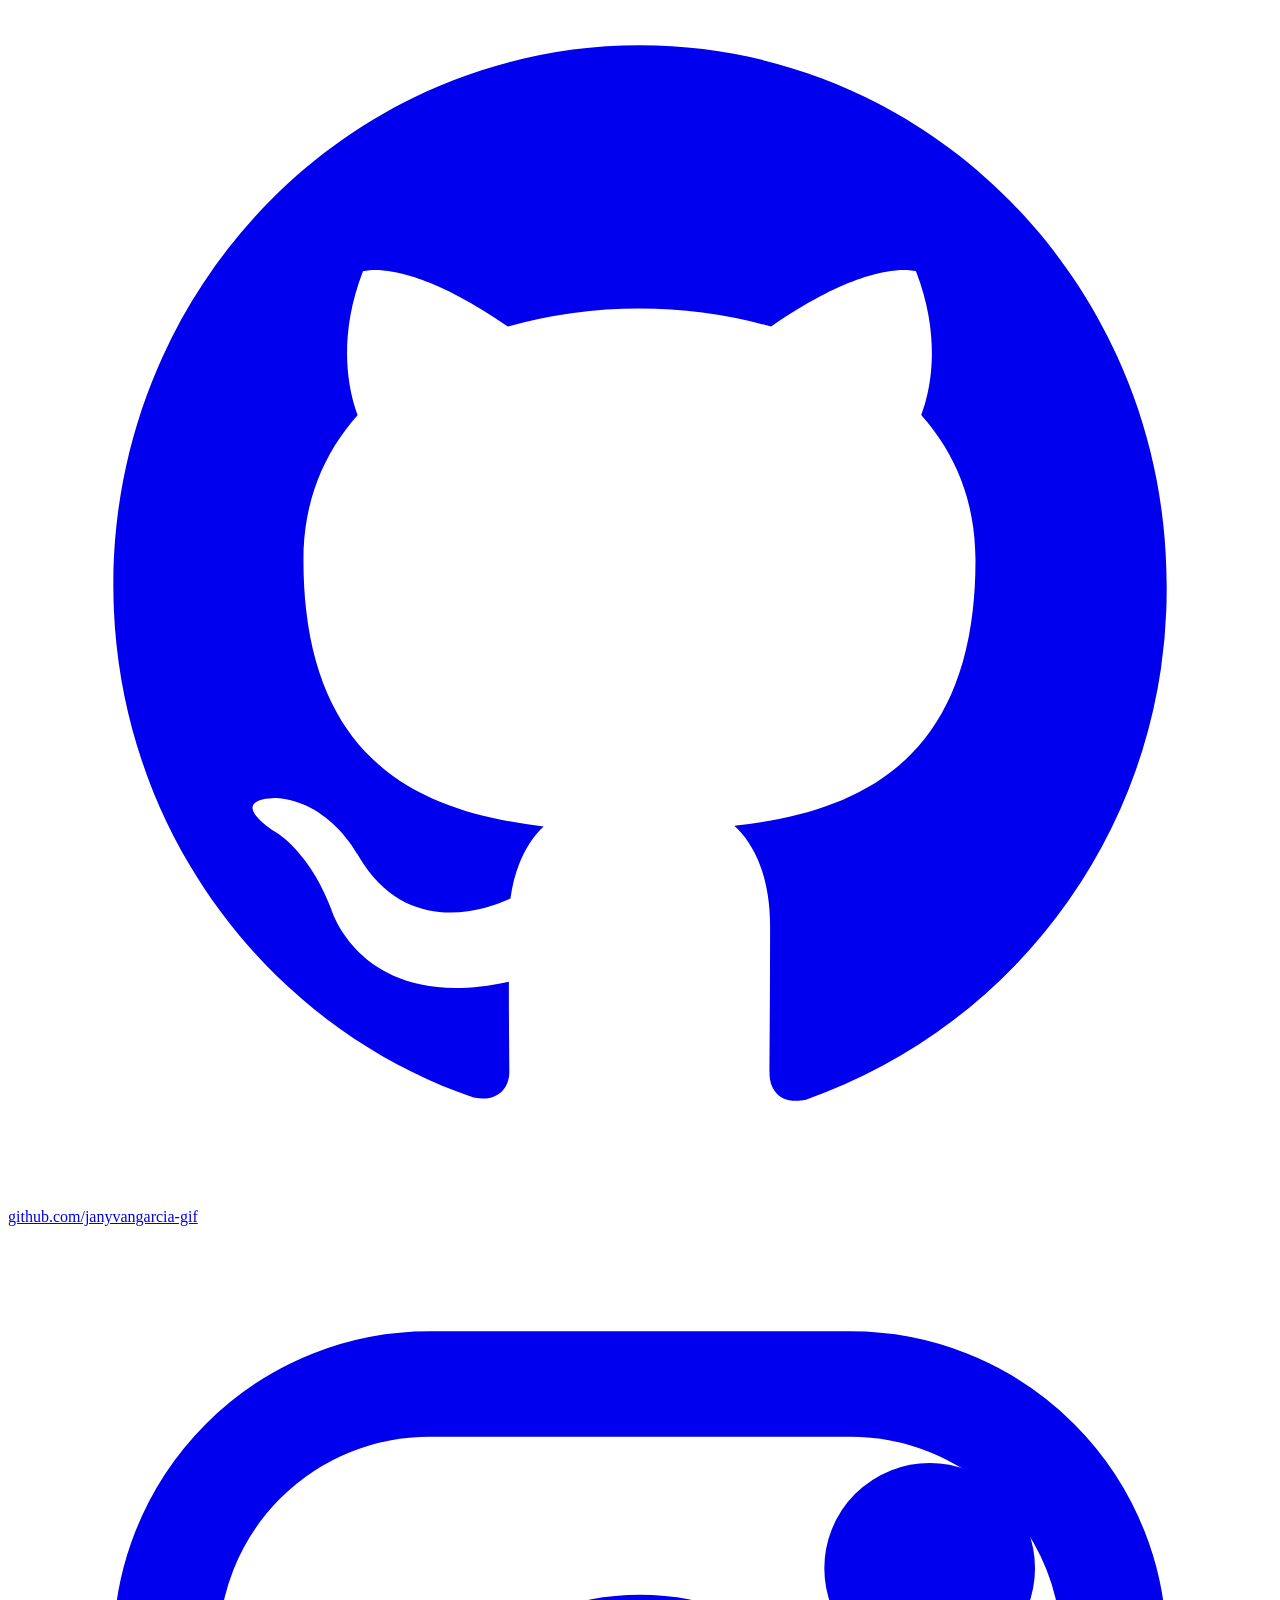
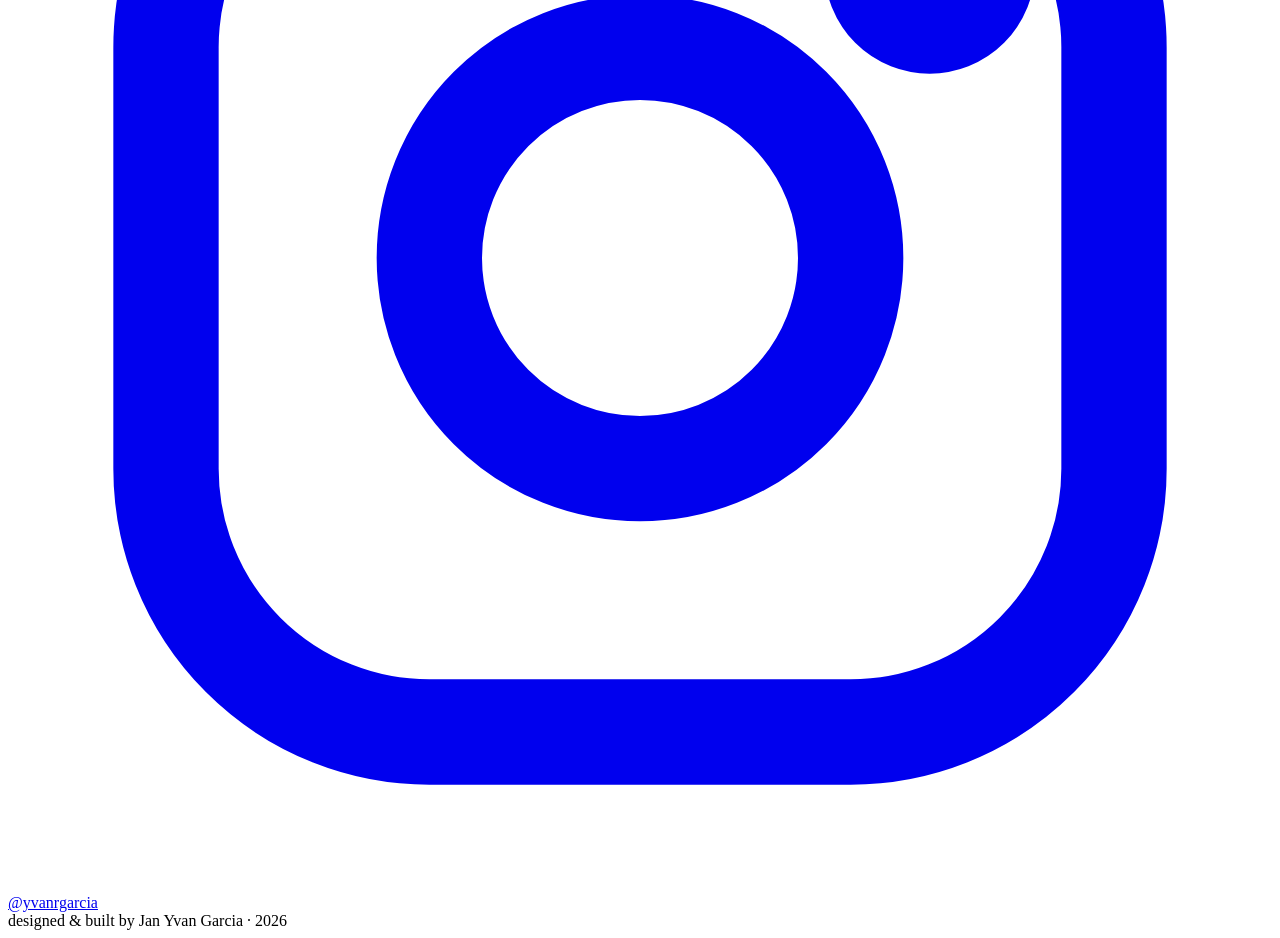
==== commit e9fdc921: "Refactor portfolio.html to use external styles and scripts Removed embedded styles and replaced with" ====
--- a/portfolio.html
+++ b/portfolio.html
@@ -6,390 +6,7 @@
 <title>Jan Yvan Garcia — Full-Stack Developer</title>
 <link rel="preconnect" href="https://fonts.googleapis.com">
 <link href="https://fonts.googleapis.com/css2?family=JetBrains+Mono:wght@400;500;600;700;800&family=IBM+Plex+Sans:wght@400;500;600;700&display=swap" rel="stylesheet">
-<style>
-  :root{
-    --bg: #0B100D;
-    --bg-2: #0F1613;
-    --panel: #121A16;
-    --panel-2: #17211C;
-    --border: #22302A;
-    --border-soft: #1A2621;
-    --text: #EDEAE2;
-    --text-dim: #9CA9A1;
-    --text-faint: #5E6E67;
-    --gold: #C9A24A;
-    --gold-dim: #8A7238;
-    --teal: #4C8A76;
-    --teal-dim: #2E4F44;
-    --mono: 'JetBrains Mono', monospace;
-    --sans: 'IBM Plex Sans', sans-serif;
-  }
-
-  *{margin:0;padding:0;box-sizing:border-box;}
-  html{scroll-behavior:smooth;}
-
-  body{
-    background: var(--bg);
-    color: var(--text);
-    font-family: var(--sans);
-    overflow-x:hidden;
-    background-image:
-      radial-gradient(ellipse 80% 50% at 50% -10%, rgba(76,138,118,0.10), transparent),
-      radial-gradient(ellipse 60% 40% at 100% 20%, rgba(201,162,74,0.05), transparent);
-  }
-
-  ::selection{ background: var(--gold); color: #0B100D; }
-
-  a{ color: inherit; text-decoration:none; }
-
-  /* ---------- utility ---------- */
-  .wrap{ max-width: 1040px; margin:0 auto; padding: 0 32px; }
-  .eyebrow{
-    font-family: var(--mono);
-    font-size: 12px;
-    letter-spacing: 0.12em;
-    text-transform: uppercase;
-    color: var(--gold);
-    display:flex;
-    align-items:center;
-    gap:10px;
-    margin-bottom: 18px;
-  }
-  .eyebrow .tag{
-    border:1px solid var(--gold-dim);
-    padding: 2px 8px;
-    border-radius: 3px;
-    color: var(--gold);
-    background: rgba(201,162,74,0.06);
-  }
-  .eyebrow::after{
-    content:"";
-    flex:1;
-    height:1px;
-    background: linear-gradient(90deg, var(--border), transparent);
-  }
-  section{ position:relative; padding: 120px 0; }
-  h2.section-title{
-    font-family: var(--mono);
-    font-weight:700;
-    font-size: clamp(28px, 4vw, 40px);
-    letter-spacing:-0.01em;
-    margin-bottom: 48px;
-    color: var(--text);
-  }
-
-  .reveal{ opacity:0; transform: translateY(24px); transition: opacity .7s ease, transform .7s ease; }
-  .reveal.in{ opacity:1; transform: translateY(0); }
-
-  /* ---------- PCB trace rail (signature element) ---------- */
-  .rail{
-    position: fixed;
-    left: 46px;
-    top:0;
-    bottom:0;
-    width: 2px;
-    z-index: 5;
-    display:none;
-  }
-  .rail-line{
-    position:absolute;
-    left:0; top:0;
-    width:2px; height:100%;
-    background: var(--border-soft);
-  }
-  .rail-fill{
-    position:absolute;
-    left:0; top:0;
-    width:2px; height:0%;
-    background: linear-gradient(180deg, var(--gold), var(--teal));
-    transition: height .15s linear;
-  }
-  .rail-node{
-    position:absolute;
-    left: -5px;
-    width: 12px; height: 12px;
-    border-radius: 2px;
-    background: var(--bg-2);
-    border: 2px solid var(--border);
-    transform: rotate(45deg);
-    transition: all .3s ease;
-  }
-  .rail-node.active{
-    border-color: var(--gold);
-    background: var(--gold);
-    box-shadow: 0 0 12px rgba(201,162,74,0.6);
-  }
-  .rail-label{
-    position:absolute;
-    left: 20px;
-    top:-6px;
-    font-family: var(--mono);
-    font-size: 10px;
-    letter-spacing:.08em;
-    color: var(--text-faint);
-    white-space:nowrap;
-    text-transform:uppercase;
-    transition: color .3s ease;
-  }
-  .rail-node.active + .rail-label, .rail-label.active{ color: var(--gold); }
-
-  @media(min-width:1180px){ .rail{ display:block; } }
-
-  /* ---------- nav ---------- */
-  header{
-    position: fixed;
-    top:0; left:0; right:0;
-    z-index: 50;
-    backdrop-filter: blur(10px);
-    background: rgba(11,16,13,0.75);
-    border-bottom: 1px solid var(--border-soft);
-  }
-  nav{
-    max-width:1040px; margin:0 auto; padding: 18px 32px;
-    display:flex; align-items:center; justify-content:space-between;
-  }
-  .logo{
-    font-family: var(--mono);
-    font-weight:700;
-    font-size:15px;
-    letter-spacing:.02em;
-    display:flex; align-items:center; gap:8px;
-  }
-  .logo .dot{ width:8px; height:8px; background: var(--gold); border-radius:1px; transform:rotate(45deg); }
-  .navlinks{ display:flex; gap: 28px; font-family: var(--mono); font-size:12px; letter-spacing:.06em; text-transform:uppercase; }
-  .navlinks a{ color: var(--text-dim); transition: color .2s ease; position:relative; }
-  .navlinks a:hover{ color: var(--gold); }
-  .navlinks{ display:none; }
-  @media(min-width:720px){ .navlinks{ display:flex; } }
-
-  /* ---------- hero ---------- */
-  .hero{
-    min-height: 100vh;
-    display:flex;
-    flex-direction:column;
-    justify-content:center;
-    padding-top: 90px;
-    position:relative;
-  }
-  .hero-grid{
-    position:absolute; inset:0;
-    background-image:
-      linear-gradient(var(--border-soft) 1px, transparent 1px),
-      linear-gradient(90deg, var(--border-soft) 1px, transparent 1px);
-    background-size: 48px 48px;
-    mask-image: radial-gradient(ellipse 60% 50% at 50% 30%, black, transparent);
-    opacity:.5;
-  }
-  .hero-kicker{
-    font-family: var(--mono);
-    font-size:13px;
-    color: var(--teal);
-    letter-spacing:.1em;
-    text-transform:uppercase;
-    margin-bottom:24px;
-    display:flex; align-items:center; gap:10px;
-  }
-  .hero-kicker .blink{
-    width:8px;height:8px;background:var(--teal);border-radius:50%;
-    animation: blink 1.6s infinite;
-  }
-  @keyframes blink{ 0%,100%{opacity:1;} 50%{opacity:.2;} }
-
-  h1{
-    font-family: var(--mono);
-    font-weight: 800;
-    font-size: clamp(40px, 7vw, 76px);
-    line-height: 1.05;
-    letter-spacing:-0.02em;
-    max-width: 900px;
-  }
-  h1 .accent{ color: var(--gold); }
-  .hero-role{
-    font-family: var(--sans);
-    font-size: clamp(16px, 2vw, 20px);
-    color: var(--text-dim);
-    margin-top: 22px;
-    max-width: 560px;
-    line-height:1.6;
-  }
-  .hero-role strong{ color:var(--text); font-weight:600; }
-
-  .hero-cta{ display:flex; gap:16px; margin-top:40px; flex-wrap:wrap; }
-  .btn{
-    font-family: var(--mono);
-    font-size: 13px;
-    letter-spacing:.04em;
-    padding: 13px 24px;
-    border-radius: 4px;
-    display:inline-flex; align-items:center; gap:8px;
-    transition: all .2s ease;
-    border: 1px solid transparent;
-  }
-  .btn-primary{ background: var(--gold); color:#0B100D; font-weight:700; }
-  .btn-primary:hover{ background:#DDB65A; transform: translateY(-2px); }
-  .btn-ghost{ border-color: var(--border); color: var(--text); }
-  .btn-ghost:hover{ border-color: var(--teal); color: var(--teal); transform: translateY(-2px); }
-
-  .hero-scroll{
-    position:absolute; bottom: 40px; left:0;
-    font-family:var(--mono); font-size:11px; color:var(--text-faint);
-    display:flex; align-items:center; gap:10px; letter-spacing:.08em; text-transform:uppercase;
-  }
-  .hero-scroll::before{ content:""; width:24px; height:1px; background: var(--text-faint); }
-
-  /* ---------- about ---------- */
-  .about-grid{ display:grid; grid-template-columns: 1fr; gap: 48px; }
-  @media(min-width:800px){ .about-grid{ grid-template-columns: 1.3fr 1fr; } }
-  .about-text p{ font-size:16px; line-height:1.85; color: var(--text-dim); margin-bottom:18px; }
-  .about-text p strong{ color:var(--text); font-weight:600; }
-
-  .stat-card{
-    background: var(--panel);
-    border: 1px solid var(--border-soft);
-    border-radius: 6px;
-    padding: 18px 20px;
-    margin-bottom:14px;
-  }
-  .stat-card .k{ font-family:var(--mono); font-size:11px; color: var(--teal); text-transform:uppercase; letter-spacing:.08em; margin-bottom:6px; }
-  .stat-card .v{ font-size:15px; color:var(--text); font-weight:500; }
-  .stat-card .v span{ color: var(--text-dim); font-weight:400; font-size:13px; display:block; margin-top:2px; }
-
-  /* ---------- skills ---------- */
-  .skill-cats{ display:grid; grid-template-columns: 1fr; gap: 28px; }
-  @media(min-width:760px){ .skill-cats{ grid-template-columns: repeat(3, 1fr); } }
-  .skill-cat{
-    background: var(--panel);
-    border:1px solid var(--border-soft);
-    border-radius: 8px;
-    padding: 26px;
-    position:relative;
-    overflow:hidden;
-  }
-  .skill-cat::before{
-    content:"";
-    position:absolute; top:0; left:0; right:0; height:2px;
-    background: linear-gradient(90deg, var(--gold), var(--teal));
-  }
-  .skill-cat .cat-label{
-    font-family: var(--mono); font-size:11px; color: var(--gold);
-    text-transform:uppercase; letter-spacing:.08em; margin-bottom:16px;
-  }
-  .skill-list{ display:flex; flex-wrap:wrap; gap:8px; }
-  .skill-pill{
-    font-family: var(--mono); font-size:12.5px;
-    padding: 6px 12px;
-    border:1px solid var(--border);
-    border-radius: 4px;
-    color: var(--text-dim);
-    transition: all .2s ease;
-  }
-  .skill-pill:hover{ border-color: var(--teal); color: var(--text); background: rgba(76,138,118,0.08); }
-
-  /* ---------- projects ---------- */
-  .project-card{
-    background: var(--panel);
-    border:1px solid var(--border-soft);
-    border-radius: 10px;
-    padding: 32px;
-    margin-bottom: 24px;
-    transition: border-color .25s ease, transform .25s ease;
-  }
-  .project-card:hover{ border-color: var(--gold-dim); transform: translateY(-3px); }
-  .project-top{ display:flex; justify-content:space-between; align-items:flex-start; gap:16px; flex-wrap:wrap; margin-bottom:14px; }
-  .project-title{ font-family: var(--mono); font-size:19px; font-weight:700; color: var(--text); }
-  .project-meta{ display:flex; gap:10px; align-items:center; }
-  .badge{
-    font-family: var(--mono); font-size:10.5px; text-transform:uppercase; letter-spacing:.06em;
-    padding: 4px 10px; border-radius:20px; border:1px solid var(--border);
-    color: var(--text-faint);
-  }
-  .badge.capstone{ color: var(--gold); border-color: var(--gold-dim); }
-  .badge.practice{ color: var(--teal); border-color: var(--teal-dim); }
-  .project-role{ font-family: var(--mono); font-size:12px; color: var(--teal); margin-bottom:14px; }
-  .project-desc{ color: var(--text-dim); line-height:1.75; font-size:14.5px; margin-bottom: 16px; }
-  .project-desc ul{ padding-left: 18px; margin-top:8px; }
-  .project-desc li{ margin-bottom:6px; }
-  .project-tech{ display:flex; flex-wrap:wrap; gap:8px; }
-  .tech-tag{ font-family:var(--mono); font-size:11px; color:var(--text-faint); border:1px solid var(--border-soft); padding:3px 9px; border-radius:3px; }
-
-  /* ---------- experience / timeline ---------- */
-  .timeline{ position:relative; padding-left: 32px; }
-  .timeline::before{
-    content:""; position:absolute; left:5px; top:6px; bottom:6px; width:1px;
-    background: linear-gradient(180deg, var(--gold), var(--teal), transparent);
-  }
-  .tl-item{ position:relative; margin-bottom: 44px; }
-  .tl-item:last-child{ margin-bottom:0; }
-  .tl-dot{
-    position:absolute; left:-32px; top: 4px;
-    width:11px; height:11px; border-radius:2px; transform:rotate(45deg);
-    background: var(--bg); border: 2px solid var(--gold);
-  }
-  .tl-period{ font-family: var(--mono); font-size:11.5px; color: var(--text-faint); text-transform:uppercase; letter-spacing:.06em; margin-bottom:6px; }
-  .tl-role{ font-size:17px; font-weight:600; color: var(--text); margin-bottom:2px; }
-  .tl-org{ font-family: var(--mono); font-size:13px; color: var(--teal); margin-bottom:12px; }
-  .tl-desc{ color: var(--text-dim); font-size:14.5px; line-height:1.75; }
-  .tl-desc ul{ padding-left:18px; margin-top:8px; }
-  .tl-desc li{ margin-bottom:5px; }
-
-  /* ---------- education & awards ---------- */
-  .edu-grid{ display:grid; grid-template-columns:1fr; gap:20px; margin-top:56px; }
-  @media(min-width:760px){ .edu-grid{ grid-template-columns: 1fr 1fr; } }
-  .mini-card{ background:var(--panel); border:1px solid var(--border-soft); border-radius:8px; padding:22px; }
-  .mini-card .mc-label{ font-family:var(--mono); font-size:10.5px; color:var(--gold); text-transform:uppercase; letter-spacing:.08em; margin-bottom:12px; }
-  .mini-card .mc-item{ margin-bottom:14px; }
-  .mini-card .mc-item:last-child{ margin-bottom:0; }
-  .mini-card .mc-title{ font-size:14.5px; font-weight:600; color:var(--text); }
-  .mini-card .mc-sub{ font-family:var(--mono); font-size:12px; color:var(--text-faint); margin-top:2px; }
-
-  /* ---------- contact ---------- */
-  .contact-panel{
-    background: var(--panel);
-    border: 1px solid var(--border-soft);
-    border-radius: 14px;
-    padding: 56px 40px;
-    text-align:center;
-    position:relative;
-    overflow:hidden;
-  }
-  .contact-panel::before{
-    content:"";
-    position:absolute; inset:0;
-    background: radial-gradient(circle at 50% 0%, rgba(201,162,74,0.08), transparent 60%);
-  }
-  .contact-panel h2{
-    font-family: var(--mono); font-weight:700;
-    font-size: clamp(26px,4vw,36px);
-    margin-bottom:16px;
-  }
-  .contact-panel p{ color: var(--text-dim); max-width:480px; margin:0 auto 32px; line-height:1.7; }
-  .contact-links{ display:flex; flex-wrap:wrap; gap:14px; justify-content:center; position:relative; z-index:1; }
-  .clink{
-    font-family: var(--mono); font-size:13px;
-    border: 1px solid var(--border);
-    padding: 12px 20px; border-radius:6px;
-    display:flex; align-items:center; gap:10px;
-    transition: all .2s ease;
-    color: var(--text);
-  }
-  .clink:hover{ border-color: var(--gold); color: var(--gold); transform: translateY(-2px); }
-  .clink .ico{ width:14px; height:14px; }
-
-  footer{
-    padding: 36px 0 60px;
-    text-align:center;
-    font-family: var(--mono);
-    font-size: 11.5px;
-    color: var(--text-faint);
-    letter-spacing:.04em;
-  }
-
-  @media(max-width:600px){
-    section{ padding: 80px 0; }
-    .wrap{ padding: 0 22px; }
-    .project-card, .contact-panel{ padding: 24px; }
-  }
-</style>
+<link rel="stylesheet" href="style.css">
 </head>
 <body>
 
@@ -646,81 +263,7 @@
   <div class="wrap">designed & built by Jan Yvan Garcia · 2026</div>
 </footer>
 
-<script>
-  // scroll reveal
-  const revealEls = document.querySelectorAll('.reveal');
-  const io = new IntersectionObserver((entries)=>{
-    entries.forEach(e=>{ if(e.isIntersecting){ e.target.classList.add('in'); io.unobserve(e.target); } });
-  }, { threshold: 0.15 });
-  revealEls.forEach(el=>io.observe(el));
-
-  // PCB rail: build nodes dynamically based on sections
-  const sections = [
-    {id:'about', label:'U1 About'},
-    {id:'skills', label:'U2 Skills'},
-    {id:'projects', label:'U3 Projects'},
-    {id:'experience', label:'U4 Experience'},
-    {id:'contact', label:'U5 Contact'}
-  ];
-  const rail = document.getElementById('rail');
-  const railFill = document.getElementById('railFill');
-  const nodeEls = [];
-
-  function placeNodes(){
-    nodeEls.forEach(n => n.el.remove());
-    nodeEls.length = 0;
-    const railHeight = document.documentElement.scrollHeight;
-    sections.forEach(s=>{
-      const target = document.getElementById(s.id);
-      if(!target) return;
-      const top = target.offsetTop;
-      const pct = (top / (railHeight - window.innerHeight)) * 100;
-      const node = document.createElement('div');
-      node.className='rail-node';
-      node.style.top = 'calc(' + Math.min(pct,96) + 'vh - 0px)';
-      node.style.position='fixed';
-      node.style.top = null;
-      rail.appendChild(node);
-      const label = document.createElement('div');
-      label.className='rail-label';
-      label.textContent = s.label;
-      node.appendChild(label);
-      nodeEls.push({id:s.id, el:node, top});
-    });
-  }
-
-  function layoutRail(){
-    // reposition nodes relative to viewport using fixed positioning based on document scroll progress
-    nodeEls.forEach(n=>{
-      const target = document.getElementById(n.id);
-      const rect = target.getBoundingClientRect();
-      const y = rect.top + 8;
-      n.el.style.top = y + 'px';
-    });
-  }
-
-  function updateRail(){
-    const scrollTop = window.scrollY;
-    const docHeight = document.documentElement.scrollHeight - window.innerHeight;
-    const pct = Math.min(100, (scrollTop / docHeight) * 100);
-    railFill.style.height = pct + '%';
-
-    let activeId = null;
-    nodeEls.forEach(n=>{
-      const target = document.getElementById(n.id);
-      const rect = target.getBoundingClientRect();
-      if(rect.top < window.innerHeight * 0.5){ activeId = n.id; }
-    });
-    nodeEls.forEach(n=>{
-      n.el.classList.toggle('active', n.id === activeId);
-    });
-    layoutRail();
-  }
-
-  window.addEventListener('load', ()=>{ placeNodes(); updateRail(); });
-  window.addEventListener('scroll', updateRail);
-  window.addEventListener('resize', ()=>{ placeNodes(); updateRail(); });
-</script>
+<script src="script.js"></script>
 
 </body>
 </html>
